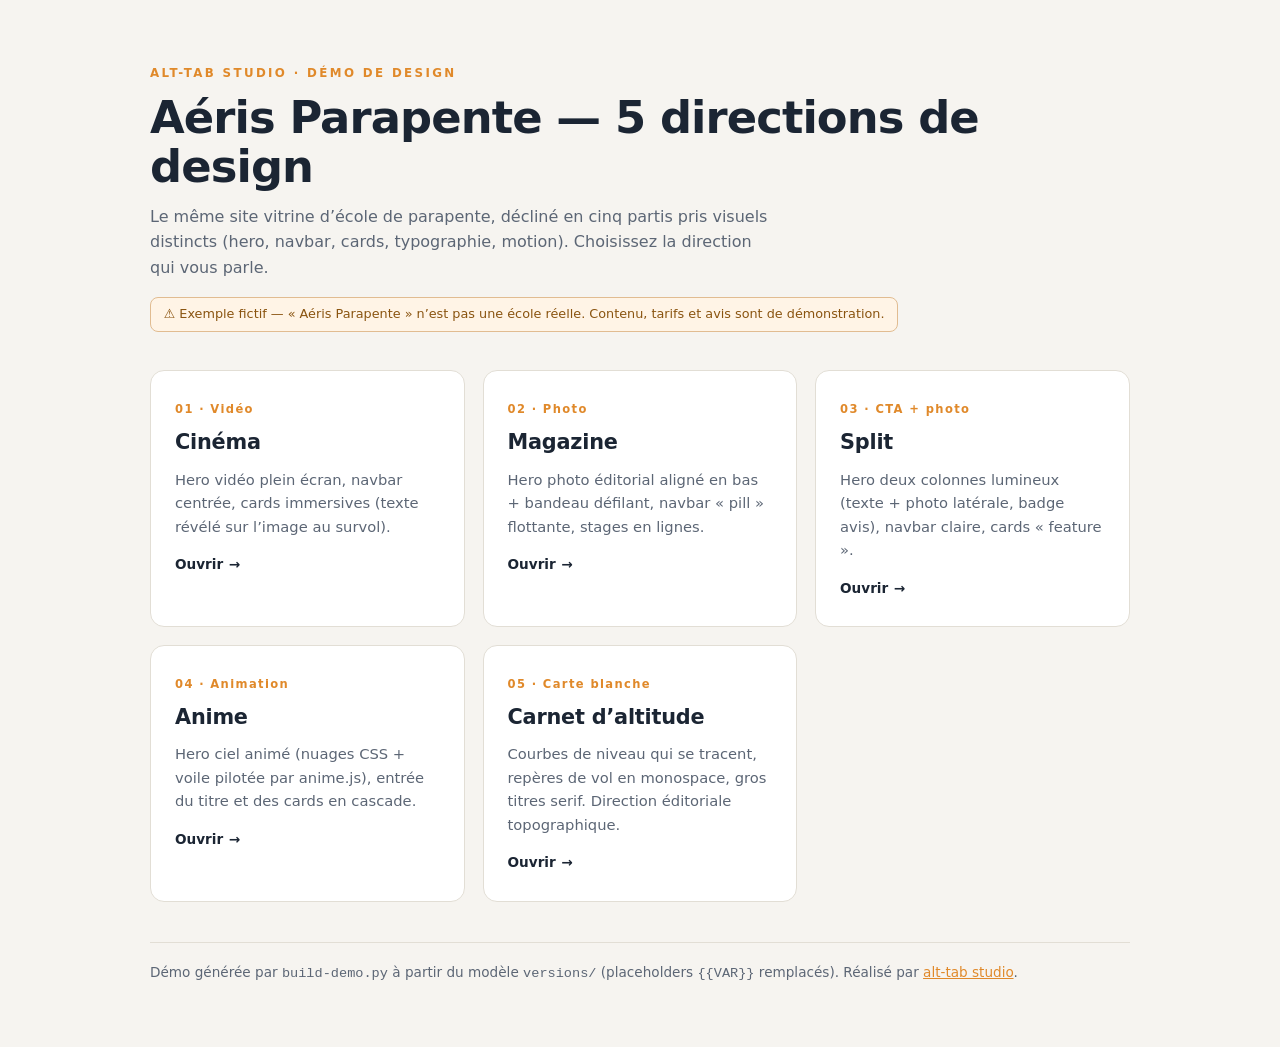
==== index.html @ d5e4bc2c "Démo des 5 directions de design — Aéris Parapente (exemple fictif) Vitrine publique générée par buil" ====
<!DOCTYPE html>
<html lang="fr">
<head>
  <meta charset="UTF-8">
  <meta name="robots" content="noindex,nofollow">
  <meta name="viewport" content="width=device-width, initial-scale=1">
  <title>Aéris Parapente — 5 directions de design · démo alt-tab studio</title>
  <link rel="icon" type="image/svg+xml" href="favicon.svg">
  <style>
    :root { --ink:#1b2533; --muted:#5c6675; --line:#e2ded5; --canvas:#f6f4f0; --surface:#fff; --accent:#e0892a; }
    * { box-sizing:border-box; margin:0; padding:0; }
    body { font:16px/1.6 "Hanken Grotesk", system-ui, sans-serif; color:var(--ink); background:var(--canvas); padding:clamp(2rem,5vw,5rem) 1.5rem; }
    .wrap { max-width:980px; margin-inline:auto; }
    .kicker { font-size:.74rem; font-weight:700; letter-spacing:.2em; text-transform:uppercase; color:var(--accent); }
    h1 { font-size:clamp(1.8rem,1.3rem + 2.5vw,2.8rem); line-height:1.1; margin:.6rem 0 .8rem; letter-spacing:-.02em; }
    .lead { color:var(--muted); max-width:62ch; margin-bottom:1rem; }
    .demo-flag { display:inline-block; background:#fff4e6; border:1px solid color-mix(in srgb,var(--accent) 40%,var(--line)); color:#8a5410; font-size:.8rem; padding:.4rem .8rem; border-radius:8px; margin-bottom:2.4rem; }
    .grid { display:grid; grid-template-columns:repeat(auto-fit,minmax(260px,1fr)); gap:1.1rem; }
    .card { display:block; background:var(--surface); border:1px solid var(--line); border-radius:14px; padding:1.5rem 1.5rem 1.6rem; transition:transform .25s ease, box-shadow .25s ease, border-color .25s ease; color:inherit; text-decoration:none; }
    .card:hover { transform:translateY(-4px); box-shadow:0 18px 40px -22px rgba(20,30,45,.35); border-color:color-mix(in srgb, var(--accent) 45%, var(--line)); }
    .card__no { font-size:.72rem; font-weight:700; letter-spacing:.12em; color:var(--accent); }
    .card h2 { font-size:1.3rem; margin:.35rem 0 .5rem; letter-spacing:-.01em; }
    .card p { font-size:.92rem; color:var(--muted); }
    .card__go { display:inline-flex; align-items:center; gap:.35rem; margin-top:1rem; font-size:.85rem; font-weight:600; color:var(--ink); }
    .card:hover .card__go { color:var(--accent); }
    .note { margin-top:2.5rem; font-size:.85rem; color:var(--muted); border-top:1px solid var(--line); padding-top:1.2rem; }
    .note a { color:var(--accent); }
  </style>
</head>
<body>
  <div class="wrap">
    <p class="kicker">alt-tab studio · démo de design</p>
    <h1>Aéris Parapente — 5 directions de design</h1>
    <p class="lead">Le même site vitrine d’école de parapente, décliné en cinq partis pris visuels distincts
       (hero, navbar, cards, typographie, motion). Choisissez la direction qui vous parle.</p>
    <p class="demo-flag">⚠︎ Exemple fictif — « Aéris Parapente » n’est pas une école réelle. Contenu, tarifs et avis sont de démonstration.</p>

    <div class="grid">
      <a class="card" href="cinema/">
        <span class="card__no">01 · Vidéo</span>
        <h2>Cinéma</h2>
        <p>Hero vidéo plein écran, navbar centrée, cards immersives (texte révélé sur l’image au survol).</p>
        <span class="card__go">Ouvrir <span aria-hidden="true">→</span></span>
      </a>
      <a class="card" href="magazine/">
        <span class="card__no">02 · Photo</span>
        <h2>Magazine</h2>
        <p>Hero photo éditorial aligné en bas + bandeau défilant, navbar « pill » flottante, stages en lignes.</p>
        <span class="card__go">Ouvrir <span aria-hidden="true">→</span></span>
      </a>
      <a class="card" href="split/">
        <span class="card__no">03 · CTA + photo</span>
        <h2>Split</h2>
        <p>Hero deux colonnes lumineux (texte + photo latérale, badge avis), navbar claire, cards « feature ».</p>
        <span class="card__go">Ouvrir <span aria-hidden="true">→</span></span>
      </a>
      <a class="card" href="anime/">
        <span class="card__no">04 · Animation</span>
        <h2>Anime</h2>
        <p>Hero ciel animé (nuages CSS + voile pilotée par anime.js), entrée du titre et des cards en cascade.</p>
        <span class="card__go">Ouvrir <span aria-hidden="true">→</span></span>
      </a>
      <a class="card" href="surprise/">
        <span class="card__no">05 · Carte blanche</span>
        <h2>Carnet d’altitude</h2>
        <p>Courbes de niveau qui se tracent, repères de vol en monospace, gros titres serif. Direction éditoriale topographique.</p>
        <span class="card__go">Ouvrir <span aria-hidden="true">→</span></span>
      </a>
    </div>

    <p class="note">Démo générée par <code>build-demo.py</code> à partir du modèle <code>versions/</code> (placeholders
       <code>{{VAR}}</code> remplacés). Réalisé par <a href="https://lgdlcs.github.io/alt-tab-studio/" target="_blank" rel="noopener">alt-tab studio</a>.</p>
  </div>
</body>
</html>
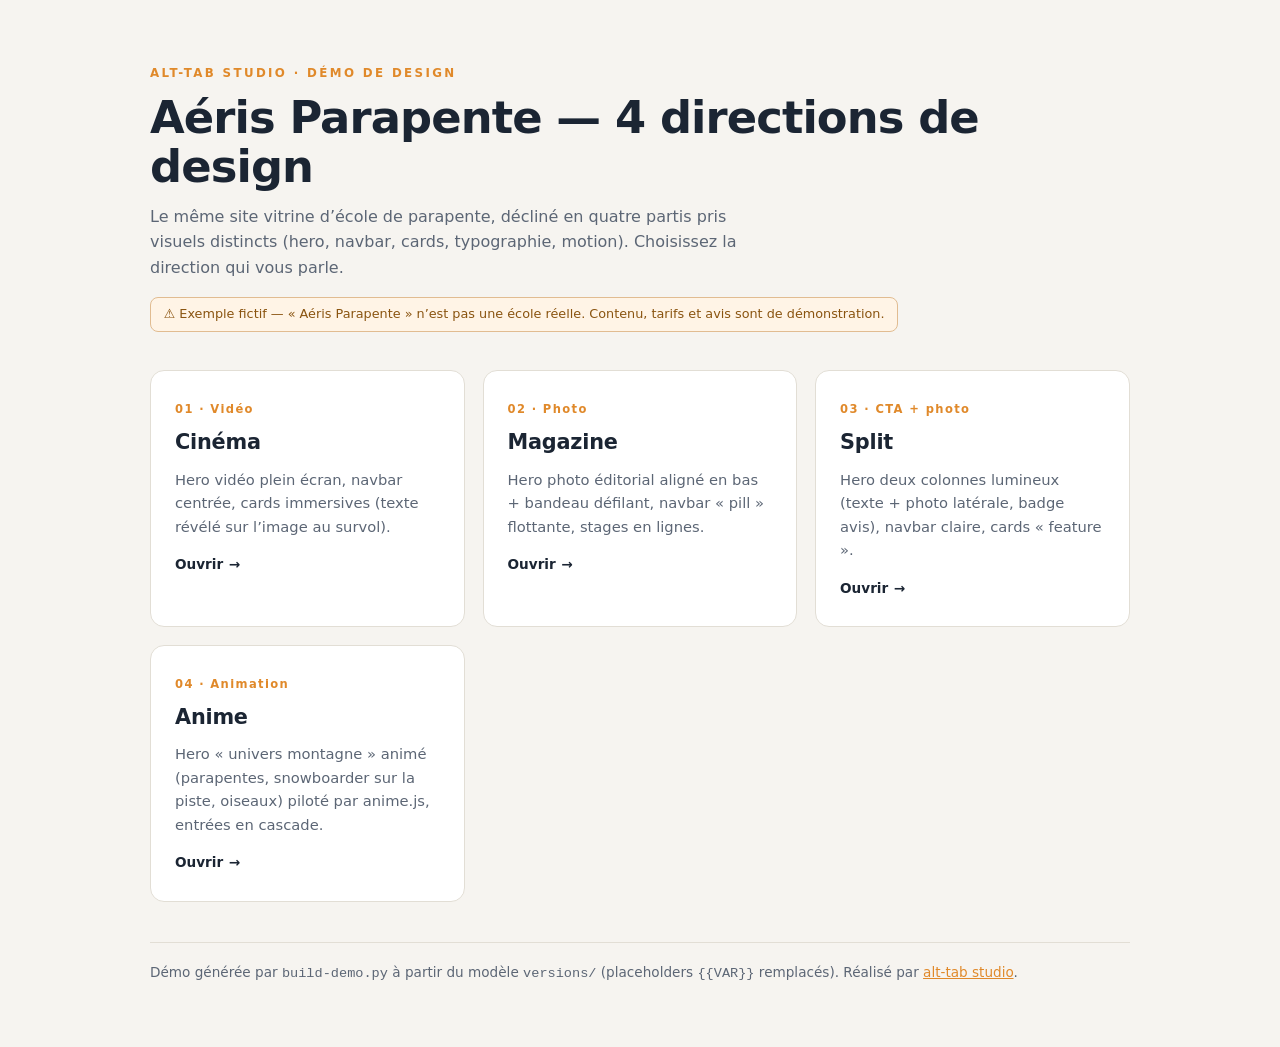
==== commit a3d24c7b: "Refonte démo : 4 directions (surprise retirée) - cinema : bug d'ombre (barres letterbox) corrigé + L" ====
--- a/index.html
+++ b/index.html
@@ -4,7 +4,7 @@
   <meta charset="UTF-8">
   <meta name="robots" content="noindex,nofollow">
   <meta name="viewport" content="width=device-width, initial-scale=1">
-  <title>Aéris Parapente — 5 directions de design · démo alt-tab studio</title>
+  <title>Aéris Parapente — 4 directions de design · démo alt-tab studio</title>
   <link rel="icon" type="image/svg+xml" href="favicon.svg">
   <style>
     :root { --ink:#1b2533; --muted:#5c6675; --line:#e2ded5; --canvas:#f6f4f0; --surface:#fff; --accent:#e0892a; }
@@ -30,8 +30,8 @@
 <body>
   <div class="wrap">
     <p class="kicker">alt-tab studio · démo de design</p>
-    <h1>Aéris Parapente — 5 directions de design</h1>
-    <p class="lead">Le même site vitrine d’école de parapente, décliné en cinq partis pris visuels distincts
+    <h1>Aéris Parapente — 4 directions de design</h1>
+    <p class="lead">Le même site vitrine d’école de parapente, décliné en quatre partis pris visuels distincts
        (hero, navbar, cards, typographie, motion). Choisissez la direction qui vous parle.</p>
     <p class="demo-flag">⚠︎ Exemple fictif — « Aéris Parapente » n’est pas une école réelle. Contenu, tarifs et avis sont de démonstration.</p>
 
@@ -57,13 +57,7 @@
       <a class="card" href="anime/">
         <span class="card__no">04 · Animation</span>
         <h2>Anime</h2>
-        <p>Hero ciel animé (nuages CSS + voile pilotée par anime.js), entrée du titre et des cards en cascade.</p>
-        <span class="card__go">Ouvrir <span aria-hidden="true">→</span></span>
-      </a>
-      <a class="card" href="surprise/">
-        <span class="card__no">05 · Carte blanche</span>
-        <h2>Carnet d’altitude</h2>
-        <p>Courbes de niveau qui se tracent, repères de vol en monospace, gros titres serif. Direction éditoriale topographique.</p>
+        <p>Hero « univers montagne » animé (parapentes, snowboarder sur la piste, oiseaux) piloté par anime.js, entrées en cascade.</p>
         <span class="card__go">Ouvrir <span aria-hidden="true">→</span></span>
       </a>
     </div>
